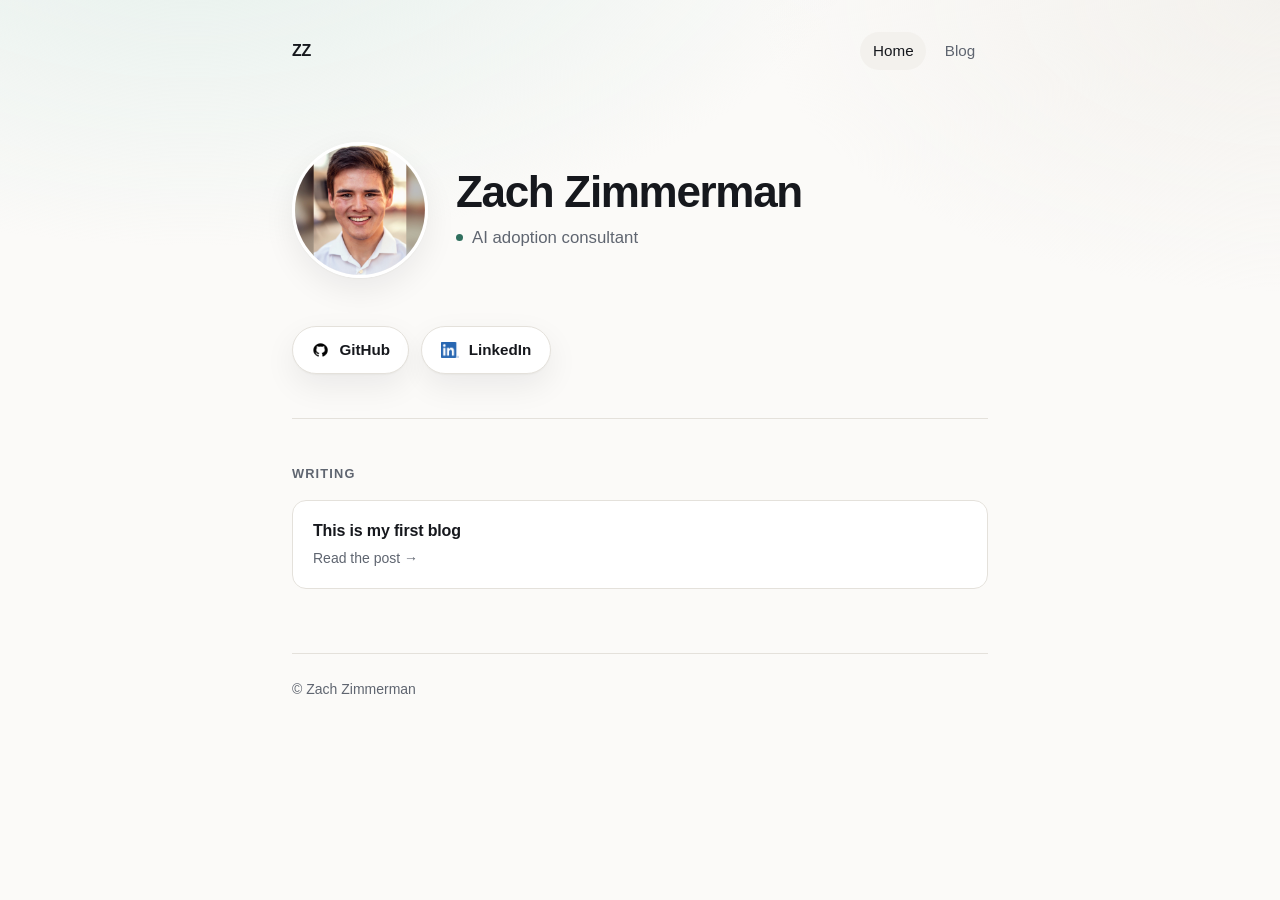
==== index.html @ e2bf42a6 "add initial changes for a more robust website" ====
<!doctype html>
<html lang="en">
  <head>
    <meta charset="utf-8" />
    <meta name="viewport" content="width=device-width, initial-scale=1" />
    <title>Zach Zimmerman — AI adoption consultant</title>
    <meta
      name="description"
      content="Zach Zimmerman — AI adoption consultant. Writing and links."
    />
    <link rel="icon" href="assets/img/headshot.png" />
    <link rel="stylesheet" href="assets/css/style.css" />
  </head>
  <body>
    <div class="page">
      <nav class="site-nav">
        <a class="site-nav__brand" href="index.html">ZZ</a>
        <div class="site-nav__links">
          <a href="index.html" aria-current="page">Home</a>
          <a href="blog/index.html">Blog</a>
        </div>
      </nav>

      <header class="hero">
        <img
          class="hero__photo"
          src="assets/img/headshot.png"
          alt="Zach Zimmerman"
          width="136"
          height="136"
        />
        <div>
          <h1 class="hero__name">Zach Zimmerman</h1>
          <p class="hero__byline">AI adoption consultant</p>
        </div>
      </header>

      <div class="actions">
        <a class="btn" href="https://github.com/zacharyzimm">
          <img
            class="btn__icon btn__icon--github"
            src="assets/img/github.png"
            alt=""
            aria-hidden="true"
          />
          GitHub
        </a>
        <a class="btn" href="https://www.linkedin.com/in/zach-a-zimm/">
          <img
            class="btn__icon"
            src="assets/img/linkedin.png"
            alt=""
            aria-hidden="true"
          />
          LinkedIn
        </a>
      </div>

      <hr class="divider" />

      <section>
        <h2 class="section__title">Writing</h2>
        <ul class="post-list">
          <li>
            <a class="post-card" href="blog/first-post.html">
              <div class="post-card__title">This is my first blog</div>
              <div class="post-card__meta">Read the post &rarr;</div>
            </a>
          </li>
        </ul>
      </section>

      <footer class="site-footer">&copy; Zach Zimmerman</footer>
    </div>
  </body>
</html>
---- assets/css/style.css ----
/* ---------- tokens ---------- */
:root {
  --bg: #fbfaf8;
  --bg-elev: #ffffff;
  --surface: #f3f1ed;
  --text: #16181d;
  --text-muted: #5f6570;
  --border: #e4e1db;
  --accent: #2f6f5e;
  --accent-soft: #e5f0ec;
  --shadow: 0 1px 2px rgba(16, 18, 22, 0.04), 0 12px 32px rgba(16, 18, 22, 0.07);
  --radius: 14px;
  --logo-filter: none;
}

@media (prefers-color-scheme: dark) {
  :root {
    --bg: #0e1013;
    --bg-elev: #16191e;
    --surface: #1c2026;
    --text: #edeef0;
    --text-muted: #a0a6b0;
    --border: #272c34;
    --accent: #6ec7ac;
    --accent-soft: #17322a;
    --shadow: 0 1px 2px rgba(0, 0, 0, 0.4), 0 12px 32px rgba(0, 0, 0, 0.45);
    --logo-filter: invert(1);
  }
}

*,
*::before,
*::after {
  box-sizing: border-box;
}

html {
  -webkit-text-size-adjust: 100%;
}

body {
  margin: 0;
  background: var(--bg);
  color: var(--text);
  font-family: ui-sans-serif, -apple-system, BlinkMacSystemFont, "Segoe UI",
    Inter, Roboto, Helvetica, Arial, sans-serif;
  line-height: 1.65;
  -webkit-font-smoothing: antialiased;
}

a {
  color: var(--accent);
}

/* subtle background wash */
body::before {
  content: "";
  position: fixed;
  inset: 0;
  z-index: -1;
  background:
    radial-gradient(60rem 30rem at 15% -10%, var(--accent-soft), transparent 70%),
    radial-gradient(50rem 28rem at 100% 0%, var(--surface), transparent 65%);
  pointer-events: none;
}

/* ---------- layout ---------- */
.page {
  max-width: 46rem;
  margin: 0 auto;
  padding: 1.5rem 1.25rem 4rem;
}

.site-nav {
  display: flex;
  align-items: center;
  justify-content: space-between;
  gap: 1rem;
  padding: 0.5rem 0 2.5rem;
}

.site-nav__brand {
  font-weight: 650;
  letter-spacing: -0.01em;
  text-decoration: none;
  color: var(--text);
}

.site-nav__links {
  display: flex;
  gap: 0.35rem;
}

.site-nav__links a {
  padding: 0.4rem 0.8rem;
  border-radius: 999px;
  text-decoration: none;
  color: var(--text-muted);
  font-size: 0.95rem;
  transition: background 0.15s ease, color 0.15s ease;
}

.site-nav__links a:hover,
.site-nav__links a[aria-current="page"] {
  background: var(--surface);
  color: var(--text);
}

/* ---------- hero ---------- */
.hero {
  display: flex;
  align-items: center;
  gap: 1.75rem;
  padding: 2rem 0 1rem;
}

.hero__photo {
  width: 8.5rem;
  height: 8.5rem;
  flex: none;
  border-radius: 50%;
  object-fit: cover;
  border: 3px solid var(--bg-elev);
  box-shadow: var(--shadow);
}

.hero__name {
  margin: 0;
  font-size: clamp(2rem, 6vw, 2.75rem);
  line-height: 1.1;
  letter-spacing: -0.03em;
  font-weight: 680;
}

.hero__byline {
  margin: 0.5rem 0 0;
  color: var(--text-muted);
  font-size: 1.05rem;
}

.hero__byline::before {
  content: "";
  display: inline-block;
  width: 0.45rem;
  height: 0.45rem;
  margin-right: 0.55rem;
  border-radius: 50%;
  background: var(--accent);
  vertical-align: 0.15em;
}

@media (max-width: 34rem) {
  .hero {
    flex-direction: column;
    align-items: flex-start;
    gap: 1.25rem;
  }
}

/* ---------- buttons ---------- */
.actions {
  display: flex;
  flex-wrap: wrap;
  gap: 0.75rem;
  padding: 2rem 0 0;
}

.btn {
  display: inline-flex;
  align-items: center;
  gap: 0.6rem;
  padding: 0.65rem 1.15rem;
  border: 1px solid var(--border);
  border-radius: 999px;
  background: var(--bg-elev);
  color: var(--text);
  font-size: 0.95rem;
  font-weight: 550;
  text-decoration: none;
  box-shadow: var(--shadow);
  transition: transform 0.15s ease, border-color 0.15s ease;
}

.btn:hover {
  transform: translateY(-2px);
  border-color: var(--accent);
}

.btn__icon {
  width: 1.15rem;
  height: 1.15rem;
  object-fit: contain;
}

.btn__icon--github {
  filter: var(--logo-filter);
}

/* ---------- content ---------- */
.divider {
  height: 1px;
  margin: 2.75rem 0;
  border: 0;
  background: var(--border);
}

.section__title {
  margin: 0 0 1rem;
  font-size: 0.8rem;
  font-weight: 600;
  letter-spacing: 0.09em;
  text-transform: uppercase;
  color: var(--text-muted);
}

.prose p {
  margin: 0 0 1rem;
}

/* ---------- post list ---------- */
.post-list {
  list-style: none;
  margin: 0;
  padding: 0;
  display: grid;
  gap: 0.75rem;
}

.post-card {
  display: block;
  padding: 1.1rem 1.25rem;
  border: 1px solid var(--border);
  border-radius: var(--radius);
  background: var(--bg-elev);
  text-decoration: none;
  color: inherit;
  transition: border-color 0.15s ease, transform 0.15s ease;
}

.post-card:hover {
  border-color: var(--accent);
  transform: translateY(-2px);
}

.post-card__title {
  font-weight: 620;
  letter-spacing: -0.01em;
}

.post-card__meta {
  margin-top: 0.15rem;
  font-size: 0.875rem;
  color: var(--text-muted);
}

/* ---------- post ---------- */
.post__title {
  margin: 0;
  font-size: clamp(1.75rem, 5vw, 2.35rem);
  line-height: 1.15;
  letter-spacing: -0.025em;
}

.post__meta {
  margin: 0.5rem 0 2rem;
  font-size: 0.9rem;
  color: var(--text-muted);
}

.back-link {
  display: inline-block;
  margin-top: 2.5rem;
  font-size: 0.95rem;
  text-decoration: none;
}

.back-link:hover {
  text-decoration: underline;
}

/* ---------- footer ---------- */
.site-footer {
  margin-top: 4rem;
  padding-top: 1.5rem;
  border-top: 1px solid var(--border);
  font-size: 0.875rem;
  color: var(--text-muted);
}
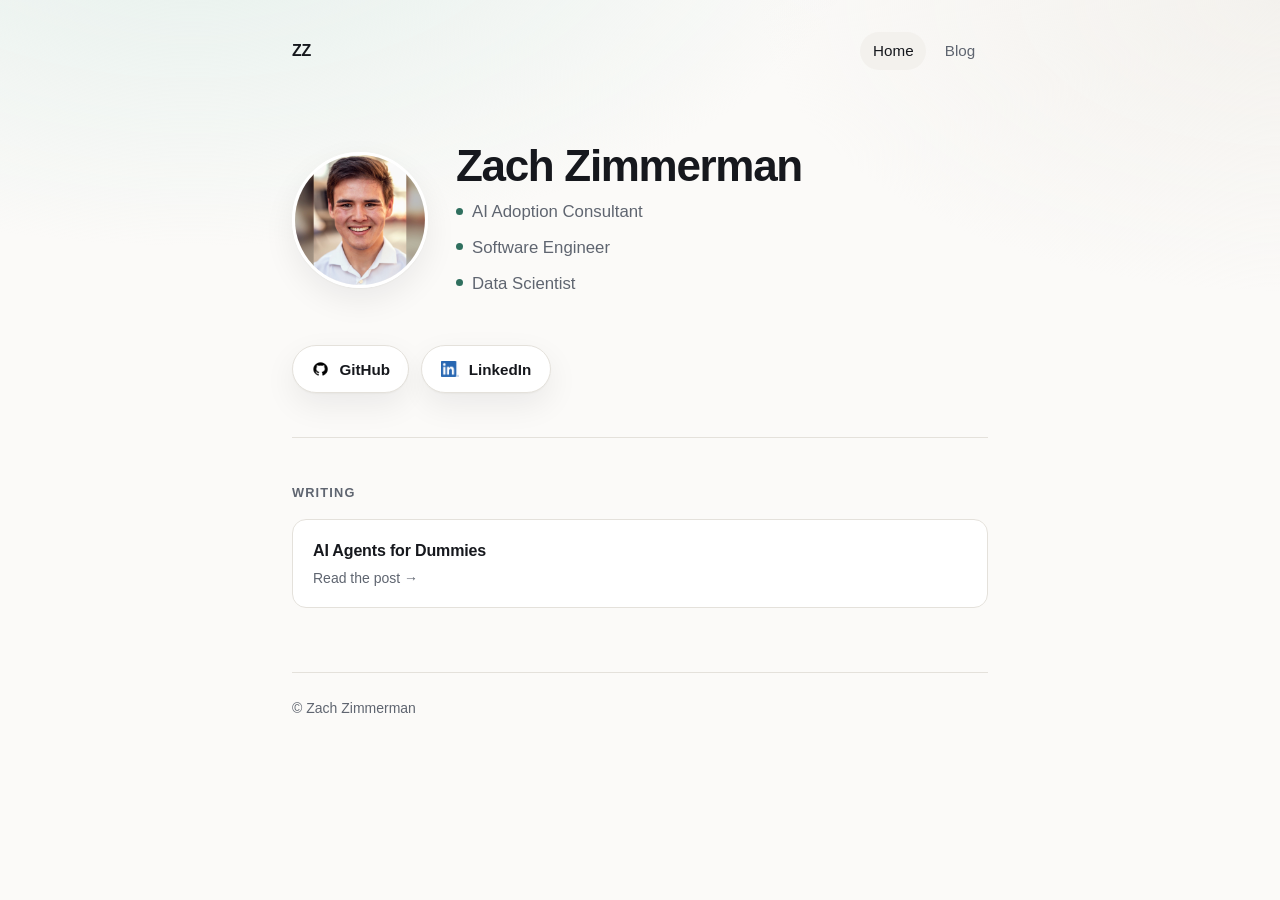
==== commit 7ffadcda: "add bylines" ====
--- a/index.html
+++ b/index.html
@@ -8,7 +8,7 @@
       name="description"
       content="Zach Zimmerman — AI adoption consultant. Writing and links."
     />
-    <link rel="icon" href="assets/img/headshot.png" />
+    <link rel="icon" href="assets/img/favicon.svg" type="image/svg+xml" />
     <link rel="stylesheet" href="assets/css/style.css" />
   </head>
   <body>
@@ -31,7 +31,9 @@
         />
         <div>
           <h1 class="hero__name">Zach Zimmerman</h1>
-          <p class="hero__byline">AI adoption consultant</p>
+          <p class="hero__byline">AI Adoption Consultant</p>
+          <p class="hero__byline">Software Engineer</p>
+          <p class="hero__byline">Data Scientist</p>
         </div>
       </header>
 
@@ -63,7 +65,7 @@
         <ul class="post-list">
           <li>
             <a class="post-card" href="blog/first-post.html">
-              <div class="post-card__title">This is my first blog</div>
+              <div class="post-card__title">AI Agents for Dummies</div>
               <div class="post-card__meta">Read the post &rarr;</div>
             </a>
           </li>
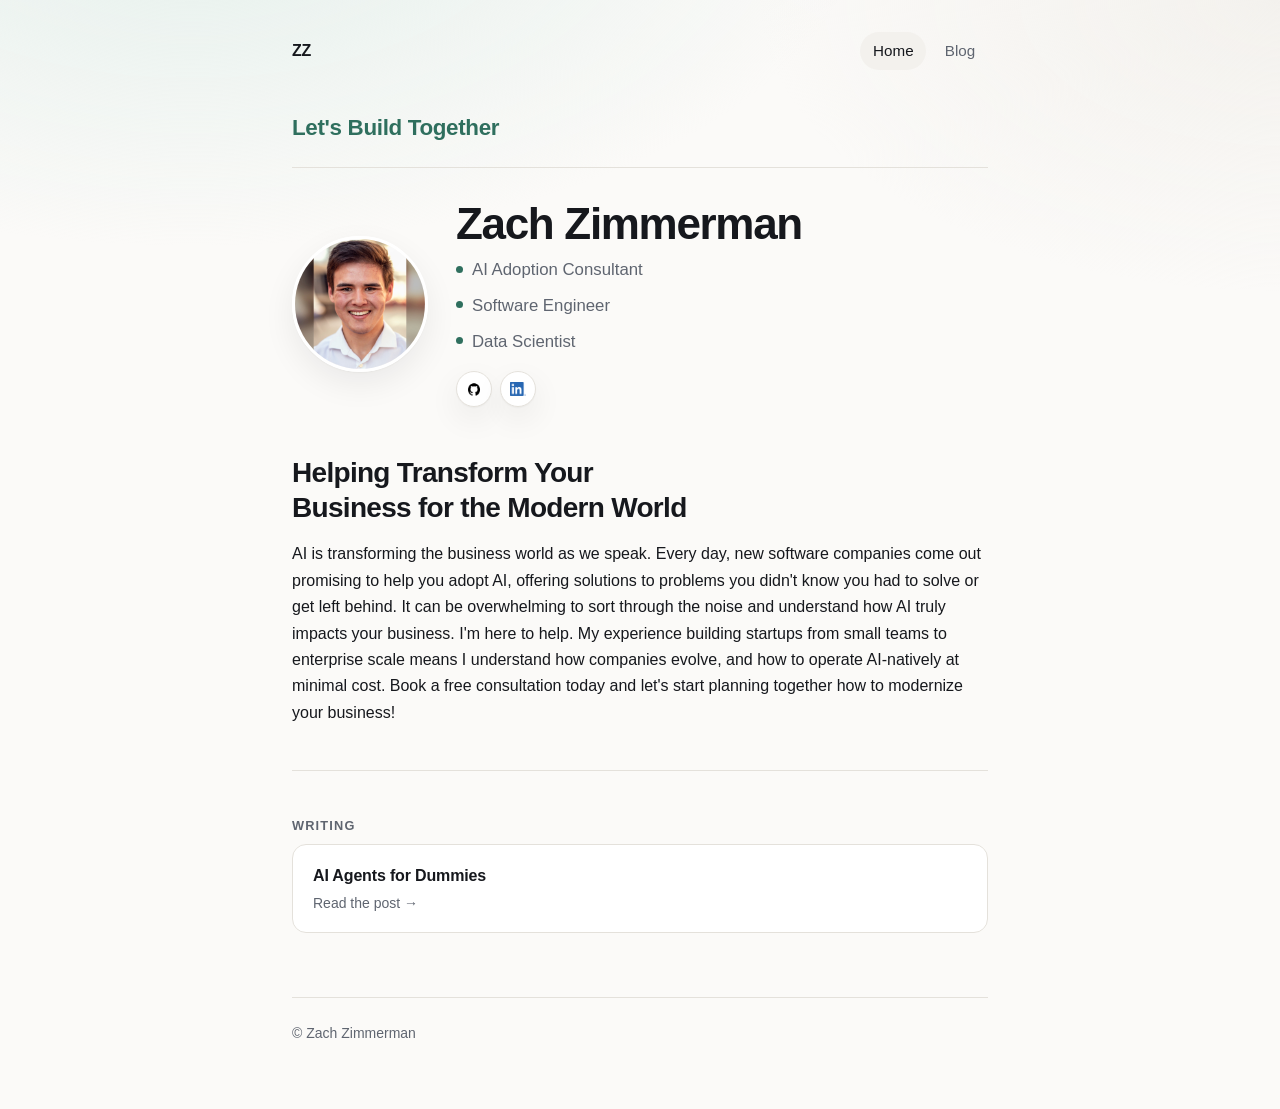
==== commit 203824b7: "update homepage" ====
--- a/index.html
+++ b/index.html
@@ -21,6 +21,8 @@
         </div>
       </nav>
 
+      <p class="site-title">Let's Build Together</p>
+
       <header class="hero">
         <img
           class="hero__photo"
@@ -34,29 +36,46 @@
           <p class="hero__byline">AI Adoption Consultant</p>
           <p class="hero__byline">Software Engineer</p>
           <p class="hero__byline">Data Scientist</p>
+
+          <div class="actions">
+            <a
+              class="btn btn--icon"
+              href="https://github.com/zacharyzimm"
+              aria-label="GitHub"
+              title="GitHub"
+            >
+              <img
+                class="btn__icon btn__icon--github"
+                src="assets/img/github.png"
+                alt=""
+                aria-hidden="true"
+              />
+            </a>
+            <a
+              class="btn btn--icon"
+              href="https://www.linkedin.com/in/zach-a-zimm/"
+              aria-label="LinkedIn"
+              title="LinkedIn"
+            >
+              <img
+                class="btn__icon"
+                src="assets/img/linkedin.png"
+                alt=""
+                aria-hidden="true"
+              />
+            </a>
+          </div>
         </div>
       </header>
 
-      <div class="actions">
-        <a class="btn" href="https://github.com/zacharyzimm">
-          <img
-            class="btn__icon btn__icon--github"
-            src="assets/img/github.png"
-            alt=""
-            aria-hidden="true"
-          />
-          GitHub
-        </a>
-        <a class="btn" href="https://www.linkedin.com/in/zach-a-zimm/">
-          <img
-            class="btn__icon"
-            src="assets/img/linkedin.png"
-            alt=""
-            aria-hidden="true"
-          />
-          LinkedIn
-        </a>
-      </div>
+      <section>
+        <h2 class="section__heading">
+          Helping Transform Your Business for the Modern World
+        </h2>
+        <div class="prose">
+          <p>AI is transforming the business world as we speak. Every day, new software companies come out promising to help you adopt AI, offering solutions to problems you didn't know you had to solve or get left behind. It can be overwhelming to sort through the noise and understand how AI truly impacts your business. I'm here to help. My experience building startups from small teams to enterprise scale means I understand how companies evolve, and how to operate AI-natively at minimal cost. Book a free consultation today and let's start planning together how to modernize your business!</p>
+        </div>
+      </section>
 
       <hr class="divider" />
 
--- a/assets/css/style.css
+++ b/assets/css/style.css
@@ -106,12 +106,23 @@
   color: var(--text);
 }
 
+/* ---------- masthead ---------- */
+.site-title {
+  margin: 0;
+  padding-bottom: 1.25rem;
+  border-bottom: 1px solid var(--border);
+  font-size: clamp(1.1rem, 3.2vw, 1.4rem);
+  font-weight: 620;
+  letter-spacing: -0.015em;
+  color: var(--accent);
+}
+
 /* ---------- hero ---------- */
 .hero {
   display: flex;
   align-items: center;
   gap: 1.75rem;
-  padding: 2rem 0 1rem;
+  padding: 2rem 0 3rem;
 }
 
 .hero__photo {
@@ -161,8 +172,8 @@
 .actions {
   display: flex;
   flex-wrap: wrap;
-  gap: 0.75rem;
-  padding: 2rem 0 0;
+  gap: 0.5rem;
+  padding: 1rem 0 0;
 }
 
 .btn {
@@ -186,10 +197,23 @@
   border-color: var(--accent);
 }
 
+/* icon-only variant */
+.btn--icon {
+  padding: 0;
+  width: 2.25rem;
+  height: 2.25rem;
+  justify-content: center;
+}
+
 .btn__icon {
   width: 1.15rem;
   height: 1.15rem;
   object-fit: contain;
+}
+
+.btn--icon .btn__icon {
+  width: 1.05rem;
+  height: 1.05rem;
 }
 
 .btn__icon--github {
@@ -205,12 +229,21 @@
 }
 
 .section__title {
-  margin: 0 0 1rem;
+  margin: 0 0 0.5rem;
   font-size: 0.8rem;
   font-weight: 600;
   letter-spacing: 0.09em;
   text-transform: uppercase;
   color: var(--text-muted);
+}
+
+.section__heading {
+  margin: 0 0 1rem;
+  font-size: clamp(1.35rem, 4vw, 1.75rem);
+  line-height: 1.25;
+  letter-spacing: -0.025em;
+  font-weight: 650;
+  text-wrap: balance;
 }
 
 .prose p {
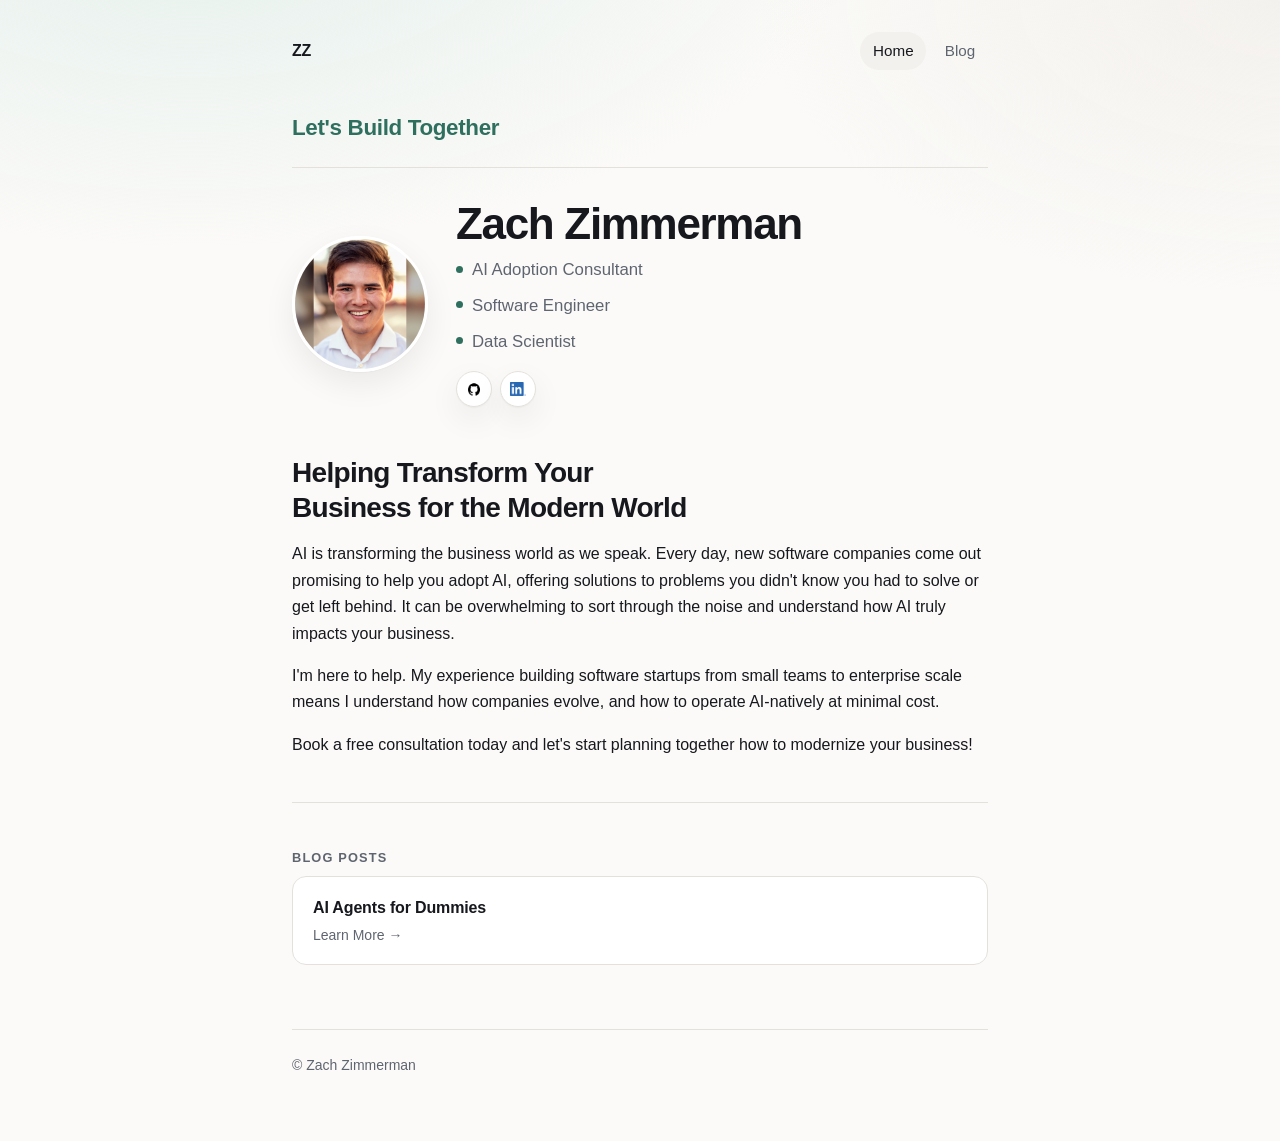
==== commit 77d99f06: "update posts" ====
--- a/index.html
+++ b/index.html
@@ -73,19 +73,21 @@
           Helping Transform Your Business for the Modern World
         </h2>
         <div class="prose">
-          <p>AI is transforming the business world as we speak. Every day, new software companies come out promising to help you adopt AI, offering solutions to problems you didn't know you had to solve or get left behind. It can be overwhelming to sort through the noise and understand how AI truly impacts your business. I'm here to help. My experience building startups from small teams to enterprise scale means I understand how companies evolve, and how to operate AI-natively at minimal cost. Book a free consultation today and let's start planning together how to modernize your business!</p>
+          <p>AI is transforming the business world as we speak. Every day, new software companies come out promising to help you adopt AI, offering solutions to problems you didn't know you had to solve or get left behind. It can be overwhelming to sort through the noise and understand how AI truly impacts your business.</p>
+          <p>I'm here to help. My experience building software startups from small teams to enterprise scale means I understand how companies evolve, and how to operate AI-natively at minimal cost.</p>
+          <p>Book a free consultation today and let's start planning together how to modernize your business!</p>
         </div>
       </section>
 
       <hr class="divider" />
 
       <section>
-        <h2 class="section__title">Writing</h2>
+        <h2 class="section__title">Blog Posts</h2>
         <ul class="post-list">
           <li>
-            <a class="post-card" href="blog/first-post.html">
+            <a class="post-card" href="blog/agents-for-dummies.html">
               <div class="post-card__title">AI Agents for Dummies</div>
-              <div class="post-card__meta">Read the post &rarr;</div>
+              <div class="post-card__meta">Learn More &rarr;</div>
             </a>
           </li>
         </ul>
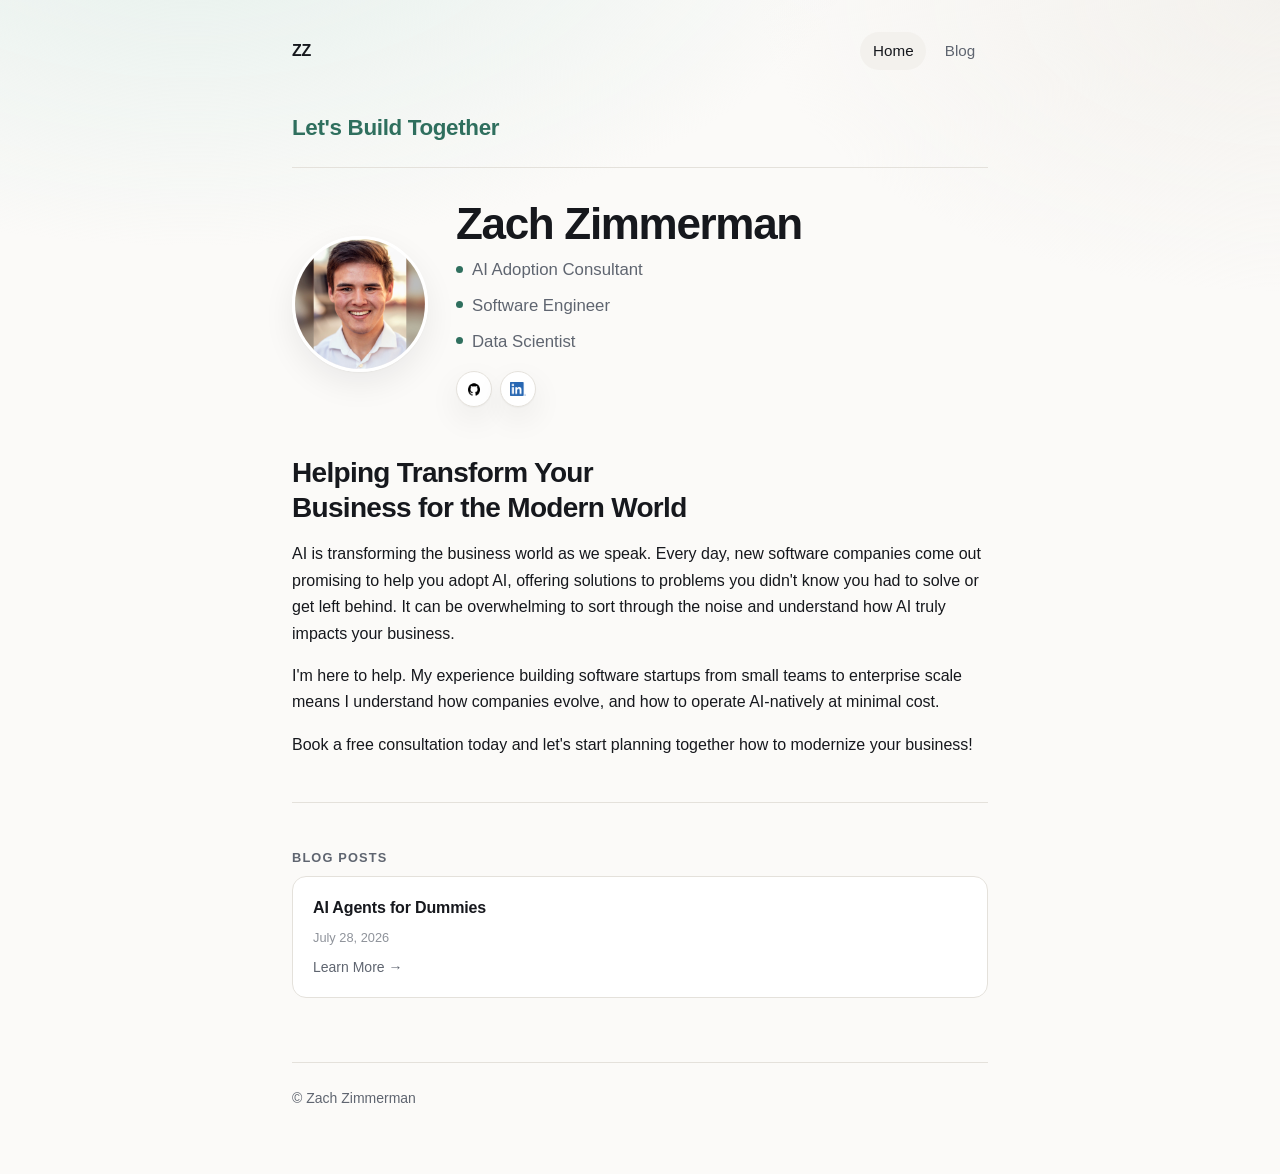
==== commit d1781ef0: "add date to the blog post" ====
--- a/index.html
+++ b/index.html
@@ -87,6 +87,7 @@
           <li>
             <a class="post-card" href="blog/agents-for-dummies.html">
               <div class="post-card__title">AI Agents for Dummies</div>
+              <div class="post-card__date">July 28, 2026</div>
               <div class="post-card__meta">Learn More &rarr;</div>
             </a>
           </li>
--- a/assets/css/style.css
+++ b/assets/css/style.css
@@ -280,8 +280,15 @@
   letter-spacing: -0.01em;
 }
 
+.post-card__date {
+  margin-top: 0.35rem;
+  font-size: 0.8rem;
+  color: var(--text-muted);
+  opacity: 0.7;
+}
+
 .post-card__meta {
-  margin-top: 0.15rem;
+  margin-top: 0.5rem;
   font-size: 0.875rem;
   color: var(--text-muted);
 }
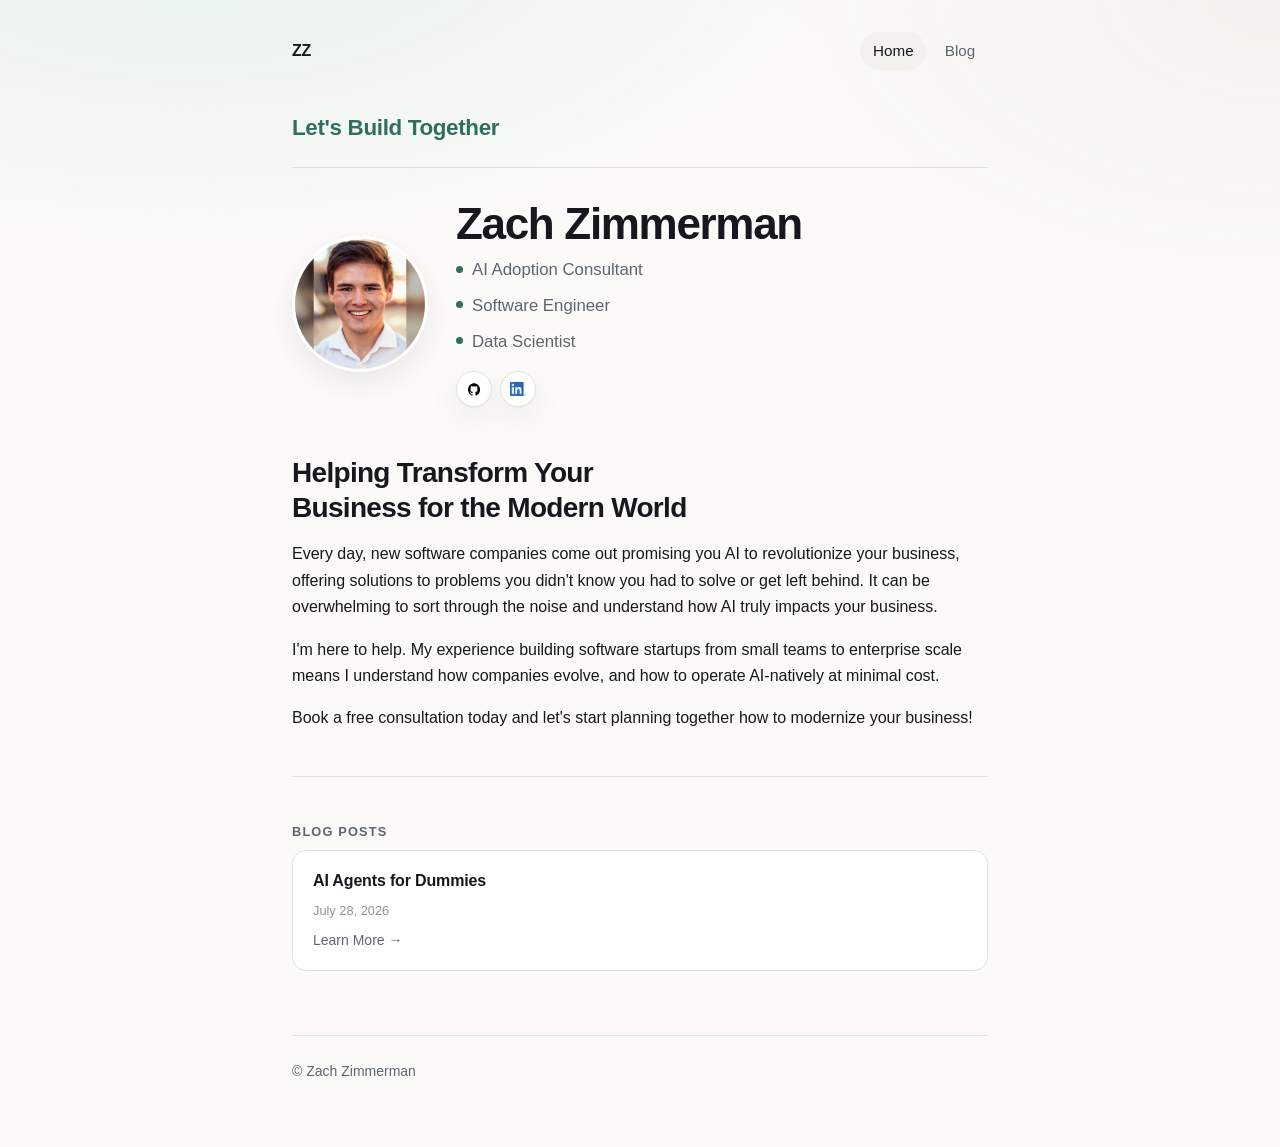
==== commit 72482f88: "update blurb" ====
--- a/index.html
+++ b/index.html
@@ -73,7 +73,7 @@
           Helping Transform Your Business for the Modern World
         </h2>
         <div class="prose">
-          <p>AI is transforming the business world as we speak. Every day, new software companies come out promising to help you adopt AI, offering solutions to problems you didn't know you had to solve or get left behind. It can be overwhelming to sort through the noise and understand how AI truly impacts your business.</p>
+          <p>Every day, new software companies come out promising you AI to revolutionize your business, offering solutions to problems you didn't know you had to solve or get left behind. It can be overwhelming to sort through the noise and understand how AI truly impacts your business.</p>
           <p>I'm here to help. My experience building software startups from small teams to enterprise scale means I understand how companies evolve, and how to operate AI-natively at minimal cost.</p>
           <p>Book a free consultation today and let's start planning together how to modernize your business!</p>
         </div>
